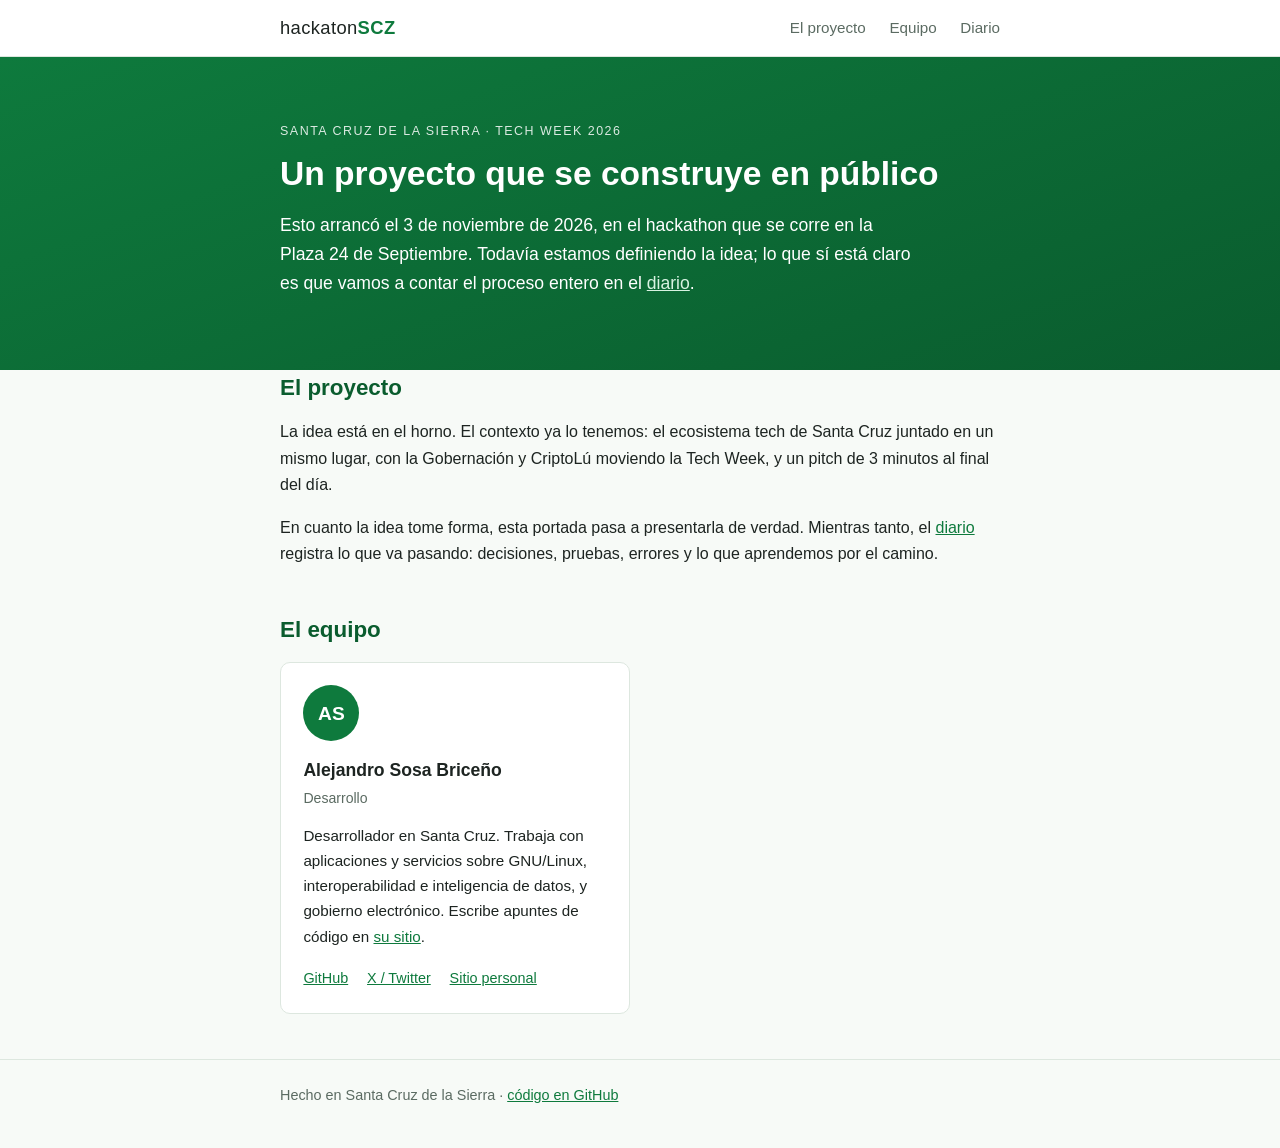
==== index.html @ 2c219055 "Portada, diario y seccion de equipo" ====
<!DOCTYPE html>
<html lang="es">
<head>
  <meta charset="UTF-8">
  <meta name="viewport" content="width=device-width, initial-scale=1.0">
  <title>Hackaton SCZ — diario de proyecto</title>
  <meta name="description" content="Un proyecto nacido en el hackathon del Tech Week de Santa Cruz de la Sierra. Acá contamos cómo avanza.">
  <link rel="stylesheet" href="assets/css/style.css">
</head>
<body>
  <header class="site-header">
    <div class="container">
      <span class="logo">hackaton<b>SCZ</b></span>
      <nav>
        <a href="#proyecto">El proyecto</a>
        <a href="#equipo">Equipo</a>
        <a href="diario/">Diario</a>
      </nav>
    </div>
  </header>

  <section class="hero">
    <div class="container">
      <p class="kicker">Santa Cruz de la Sierra · Tech Week 2026</p>
      <h1>Un proyecto que se construye en público</h1>
      <p class="lede">
        Esto arrancó el 3 de noviembre de 2026, en el hackathon que se corre en la
        Plaza 24 de Septiembre. Todavía estamos definiendo la idea; lo que sí está
        claro es que vamos a contar el proceso entero en el
        <a href="diario/">diario</a>.
      </p>
    </div>
  </section>

  <main class="container">
    <section id="proyecto">
      <h2>El proyecto</h2>
      <p>
        La idea está en el horno. El contexto ya lo tenemos: el ecosistema tech de
        Santa Cruz juntado en un mismo lugar, con la Gobernación y CriptoLú
        moviendo la Tech Week, y un pitch de 3 minutos al final del día.
      </p>
      <p>
        En cuanto la idea tome forma, esta portada pasa a presentarla de verdad.
        Mientras tanto, el <a href="diario/">diario</a> registra lo que va
        pasando: decisiones, pruebas, errores y lo que aprendemos por el camino.
      </p>
    </section>

    <section id="equipo">
      <h2>El equipo</h2>
      <div class="team-grid">
        <article class="member-card">
          <div class="member-avatar">AS</div>
          <h3>Alejandro Sosa Briceño</h3>
          <p class="member-role">Desarrollo</p>
          <p class="member-bio">
            Desarrollador en Santa Cruz. Trabaja con aplicaciones y servicios
            sobre GNU/Linux, interoperabilidad e inteligencia de datos, y
            gobierno electrónico. Escribe apuntes de código en
            <a href="https://asosab.github.io">su sitio</a>.
          </p>
          <ul class="member-links">
            <li><a href="https://github.com/asosab">GitHub</a></li>
            <li><a href="https://x.com/asosab">X / Twitter</a></li>
            <li><a href="https://asosab.github.io">Sitio personal</a></li>
          </ul>
        </article>
        <!-- Nuevas tarjetas de equipo acá -->
      </div>
    </section>
  </main>

  <footer class="site-footer">
    <div class="container">
      <p>
        Hecho en Santa Cruz de la Sierra ·
        <a href="https://github.com/asosab/hackaton_SCZ">código en GitHub</a>
      </p>
    </div>
  </footer>
</body>
</html>
---- assets/css/style.css ----
:root {
  --green: #0e7a3d;
  --green-dark: #0a5c2e;
  --ink: #1d2421;
  --muted: #5b6b62;
  --bg: #f7faf7;
  --card: #ffffff;
  --line: #dde7df;
}

* { box-sizing: border-box; margin: 0; padding: 0; }

body {
  font-family: -apple-system, "Segoe UI", Roboto, "Helvetica Neue", Arial, sans-serif;
  color: var(--ink);
  background: var(--bg);
  line-height: 1.65;
}

.container { max-width: 760px; margin: 0 auto; padding: 0 1.25rem; }

.site-header {
  background: var(--card);
  border-bottom: 1px solid var(--line);
  position: sticky; top: 0;
}
.site-header .container {
  display: flex; align-items: center; justify-content: space-between;
  padding-top: .8rem; padding-bottom: .8rem;
}
.logo { font-size: 1.15rem; font-weight: 400; letter-spacing: .02em; }
.logo b { color: var(--green); font-weight: 700; }
nav a {
  margin-left: 1.2rem; color: var(--muted); text-decoration: none; font-size: .95rem;
}
nav a:hover { color: var(--green); }

.hero {
  background: linear-gradient(160deg, var(--green) 0%, var(--green-dark) 100%);
  color: #fff;
  padding: 4rem 0 3.5rem;
}
.hero a { color: #d8f3e2; }
.kicker {
  text-transform: uppercase; letter-spacing: .12em; font-size: .78rem;
  opacity: .85; margin-bottom: .8rem;
}
.diary-post .kicker { color: var(--green); opacity: 1; }
.hero h1 { font-size: 2.1rem; line-height: 1.2; margin-bottom: 1rem; }
.lede { font-size: 1.1rem; max-width: 40rem; }

main { padding: 2.5rem 0 3.5rem; }
main section { margin-bottom: 2.8rem; }
h1 { font-size: 1.9rem; margin-bottom: 1rem; }
h2 { font-size: 1.4rem; margin-bottom: .8rem; color: var(--green-dark); }
p { margin-bottom: 1rem; }
a { color: var(--green); }

.team-grid {
  display: grid; gap: 1.2rem;
  grid-template-columns: repeat(auto-fill, minmax(260px, 1fr));
}
.member-card {
  background: var(--card); border: 1px solid var(--line);
  border-radius: 10px; padding: 1.4rem;
}
.member-avatar {
  width: 56px; height: 56px; border-radius: 50%;
  background: var(--green); color: #fff;
  display: flex; align-items: center; justify-content: center;
  font-weight: 700; font-size: 1.2rem; margin-bottom: .9rem;
}
.member-card h3 { font-size: 1.1rem; margin-bottom: .15rem; }
.member-role { color: var(--muted); font-size: .88rem; margin-bottom: .8rem; }
.member-bio { font-size: .95rem; }
.member-links { list-style: none; margin-top: .9rem; }
.member-links li { display: inline-block; margin-right: .9rem; font-size: .9rem; }

.diary-entry {
  border-left: 3px solid var(--green);
  padding: .4rem 0 .4rem 1.2rem; margin-bottom: 2rem;
}
.diary-entry h2 { margin-bottom: .4rem; }
.diary-entry h2 a { color: var(--ink); text-decoration: none; }
.diary-entry h2 a:hover { color: var(--green); }
.diary-post ul { margin: 0 0 1rem 1.4rem; }
.diary-post li { margin-bottom: .6rem; }

.site-footer {
  border-top: 1px solid var(--line); padding: 1.5rem 0;
  color: var(--muted); font-size: .9rem;
}
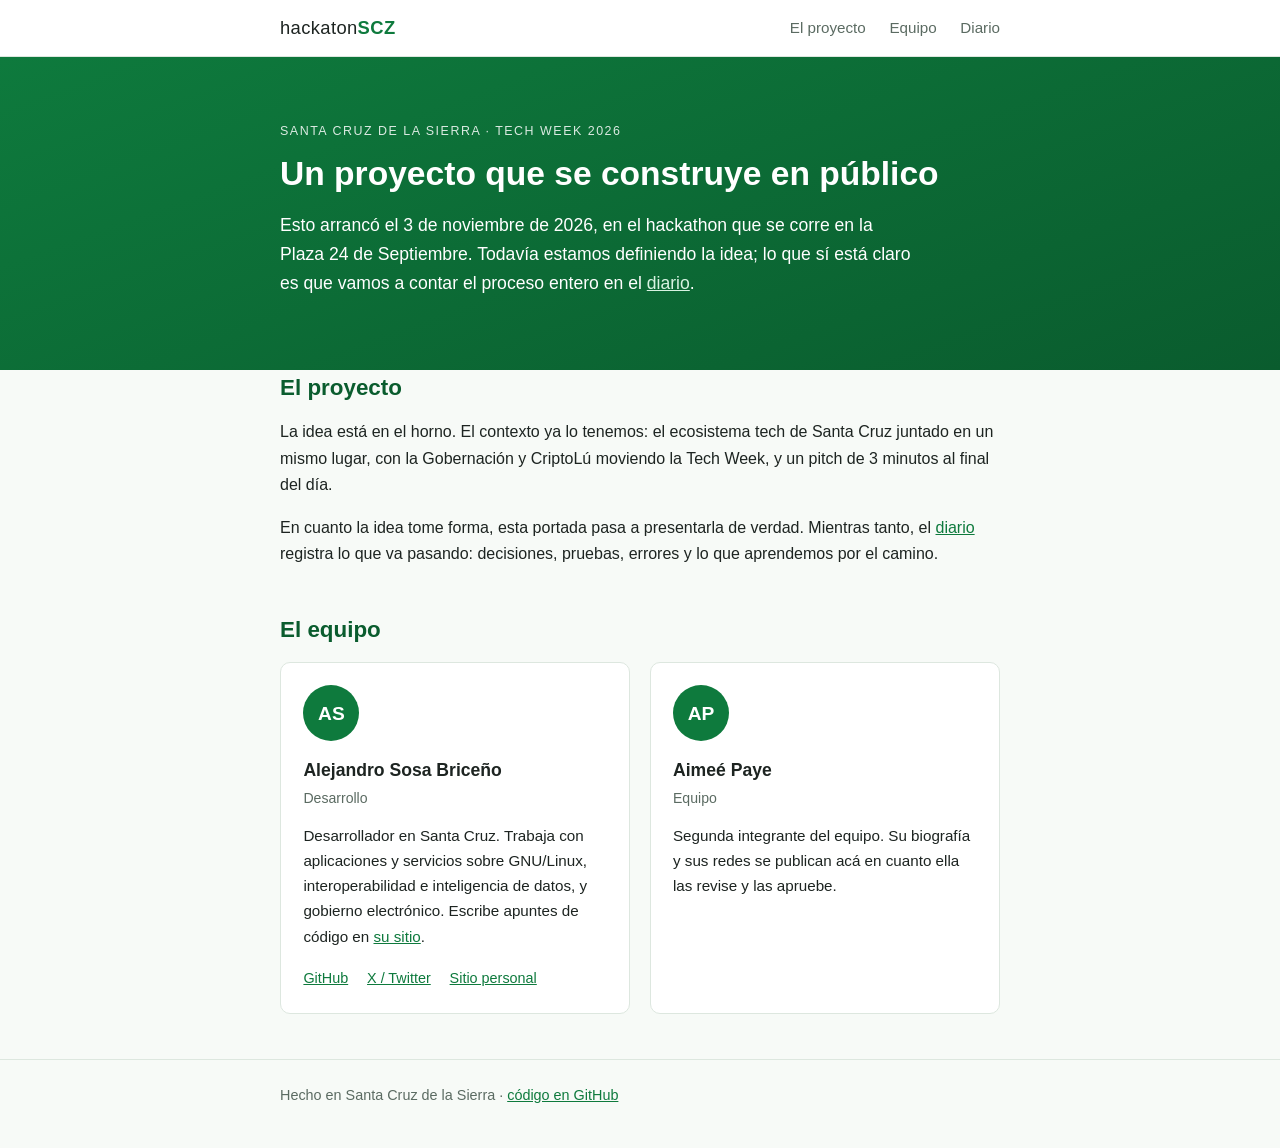
==== commit 13b154c9: "Equipo: tarjeta de Aimee Paye (bio pendiente)" ====
--- a/index.html
+++ b/index.html
@@ -66,6 +66,15 @@
             <li><a href="https://asosab.github.io">Sitio personal</a></li>
           </ul>
         </article>
+        <article class="member-card">
+          <div class="member-avatar">AP</div>
+          <h3>Aimeé Paye</h3>
+          <p class="member-role">Equipo</p>
+          <p class="member-bio">
+            Segunda integrante del equipo. Su biografía y sus redes se
+            publican acá en cuanto ella las revise y las apruebe.
+          </p>
+        </article>
         <!-- Nuevas tarjetas de equipo acá -->
       </div>
     </section>
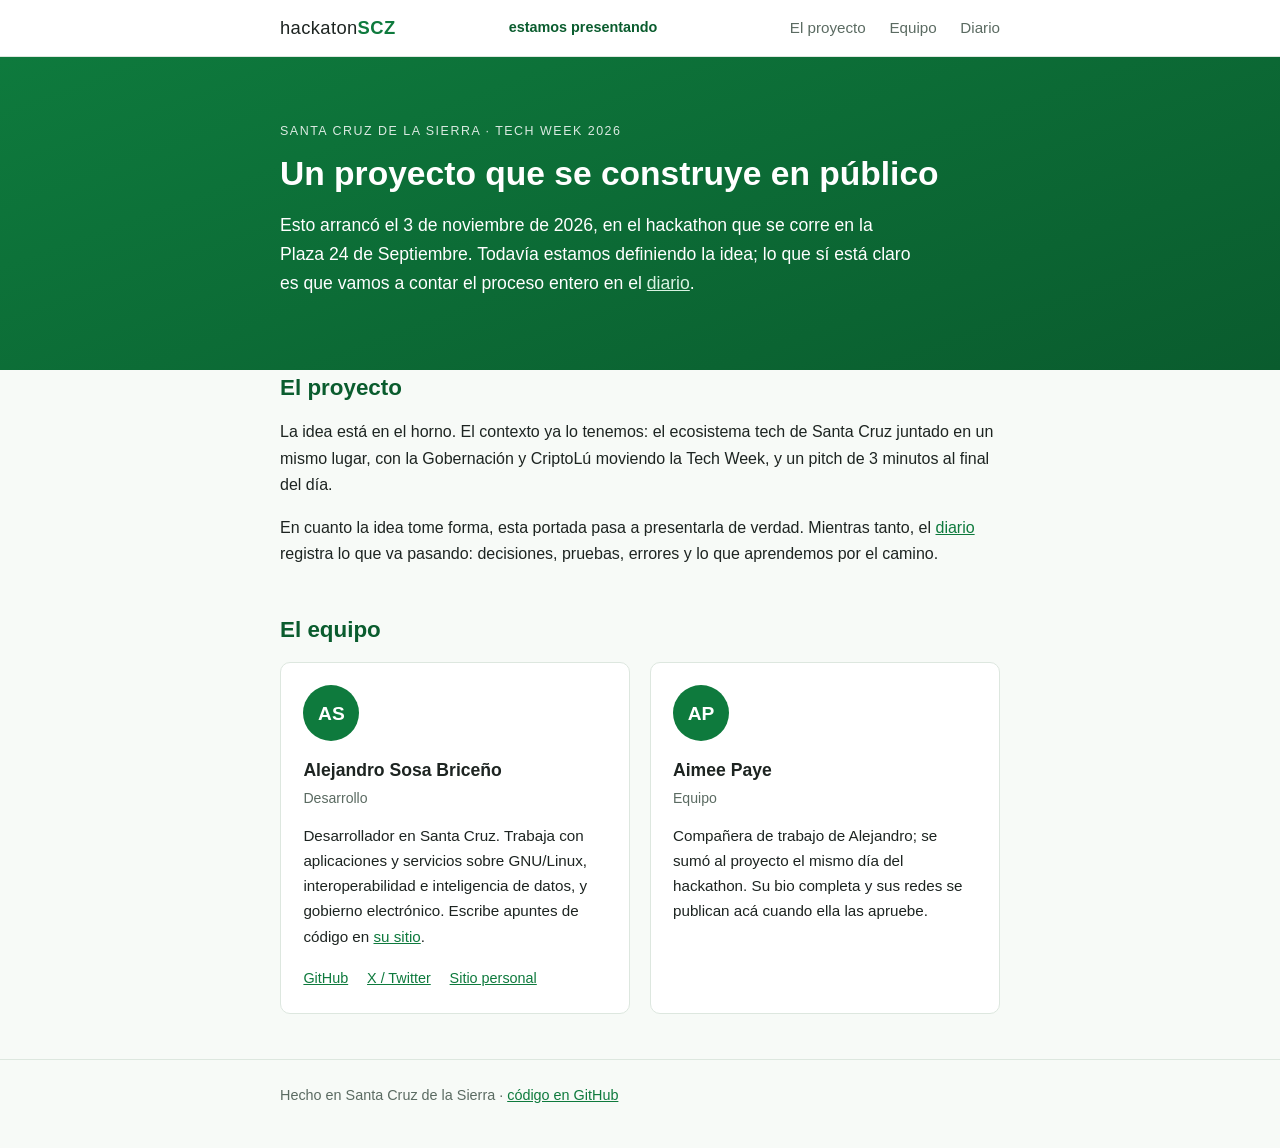
==== commit ab3a4dd6: "Equipo: perfil de Aimee Paye y countdown del pitch Completa la tarjeta de Aimee con los datos confir" ====
--- a/index.html
+++ b/index.html
@@ -11,6 +11,7 @@
   <header class="site-header">
     <div class="container">
       <span class="logo">hackaton<b>SCZ</b></span>
+      <span class="countdown" id="countdown"></span>
       <nav>
         <a href="#proyecto">El proyecto</a>
         <a href="#equipo">Equipo</a>
@@ -68,11 +69,12 @@
         </article>
         <article class="member-card">
           <div class="member-avatar">AP</div>
-          <h3>Aimeé Paye</h3>
+          <h3>Aimee Paye</h3>
           <p class="member-role">Equipo</p>
           <p class="member-bio">
-            Segunda integrante del equipo. Su biografía y sus redes se
-            publican acá en cuanto ella las revise y las apruebe.
+            Compañera de trabajo de Alejandro; se sumó al proyecto el
+            mismo día del hackathon. Su bio completa y sus redes se
+            publican acá cuando ella las apruebe.
           </p>
         </article>
         <!-- Nuevas tarjetas de equipo acá -->
@@ -88,5 +90,21 @@
       </p>
     </div>
   </footer>
+
+  <script>
+    (function () {
+      var end = new Date(2026, 10, 3, 20, 30); // el pitch es hoy a las 8:30 pm
+      var el = document.getElementById('countdown');
+      function tick() {
+        var s = Math.floor((end - new Date()) / 1000);
+        if (s <= 0) { el.textContent = 'estamos presentando'; return; }
+        var h = Math.floor(s / 3600), m = Math.floor(s % 3600 / 60);
+        el.textContent = 'pitch en ' + h + ':' +
+          String(m).padStart(2, '0') + ':' + String(s % 60).padStart(2, '0');
+        setTimeout(tick, 1000);
+      }
+      tick();
+    })();
+  </script>
 </body>
 </html>
--- a/assets/css/style.css
+++ b/assets/css/style.css
@@ -34,6 +34,15 @@
   margin-left: 1.2rem; color: var(--muted); text-decoration: none; font-size: .95rem;
 }
 nav a:hover { color: var(--green); }
+
+.countdown {
+  color: var(--green-dark); font-size: .9rem; font-weight: 600;
+  font-variant-numeric: tabular-nums;
+}
+@media (max-width: 560px) {
+  .site-header .container { flex-wrap: wrap; }
+  .countdown { order: 3; width: 100%; }
+}
 
 .hero {
   background: linear-gradient(160deg, var(--green) 0%, var(--green-dark) 100%);
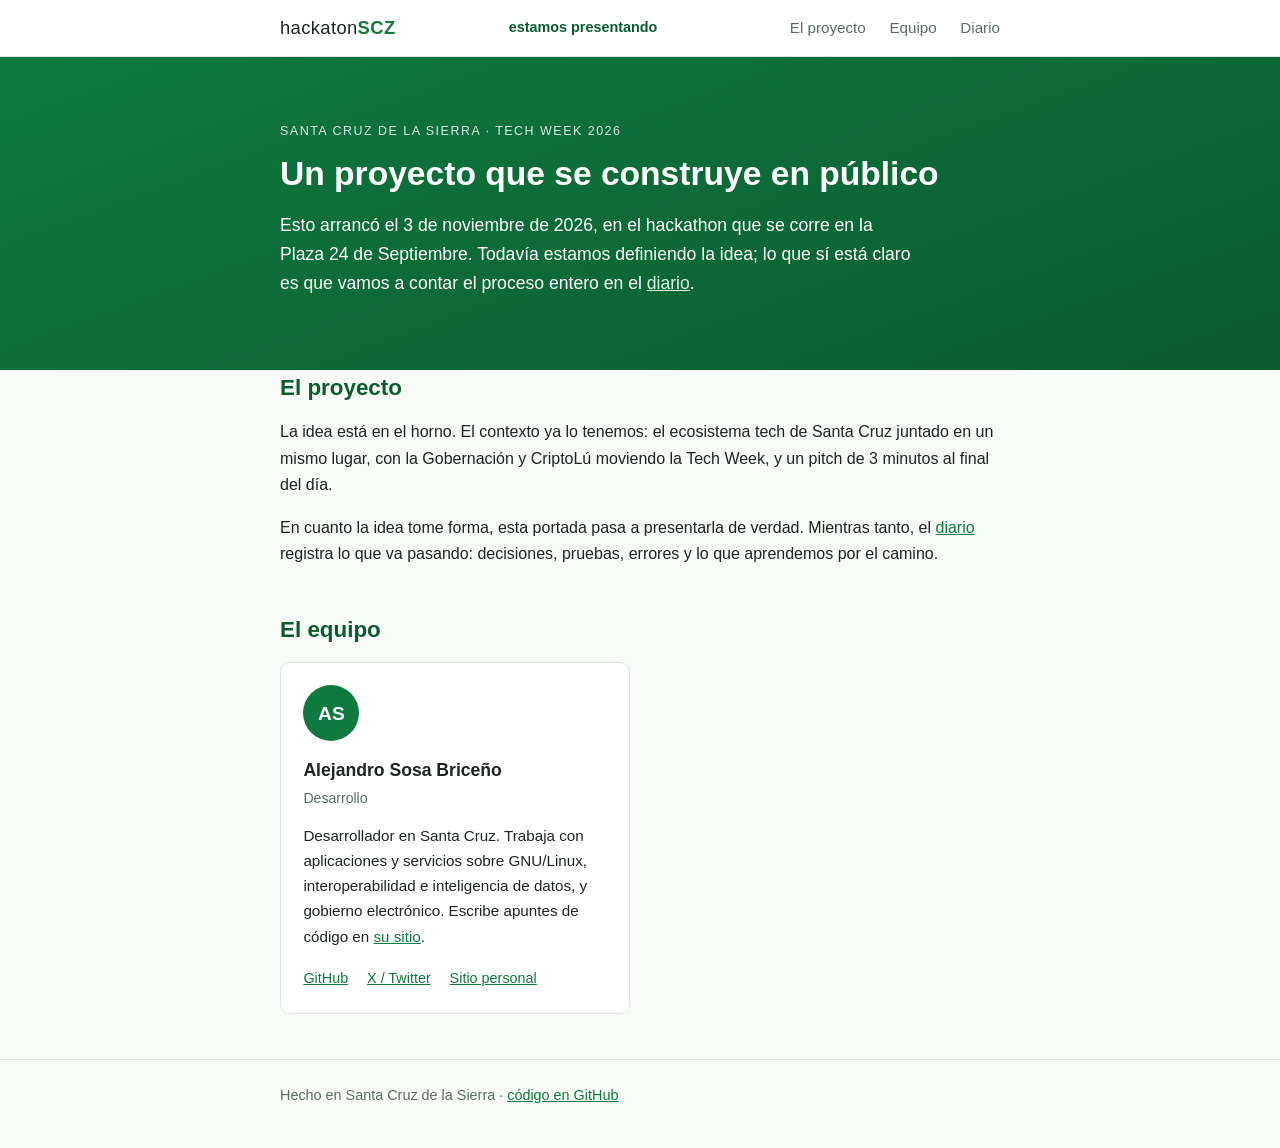
==== commit 38911d1d: "Equipo: proyecto unipersonal, se quita la tarjeta de Aimee El equipo acordado en el evento no se con" ====
--- a/index.html
+++ b/index.html
@@ -67,16 +67,6 @@
             <li><a href="https://asosab.github.io">Sitio personal</a></li>
           </ul>
         </article>
-        <article class="member-card">
-          <div class="member-avatar">AP</div>
-          <h3>Aimee Paye</h3>
-          <p class="member-role">Equipo</p>
-          <p class="member-bio">
-            Compañera de trabajo de Alejandro; se sumó al proyecto el
-            mismo día del hackathon. Su bio completa y sus redes se
-            publican acá cuando ella las apruebe.
-          </p>
-        </article>
         <!-- Nuevas tarjetas de equipo acá -->
       </div>
     </section>
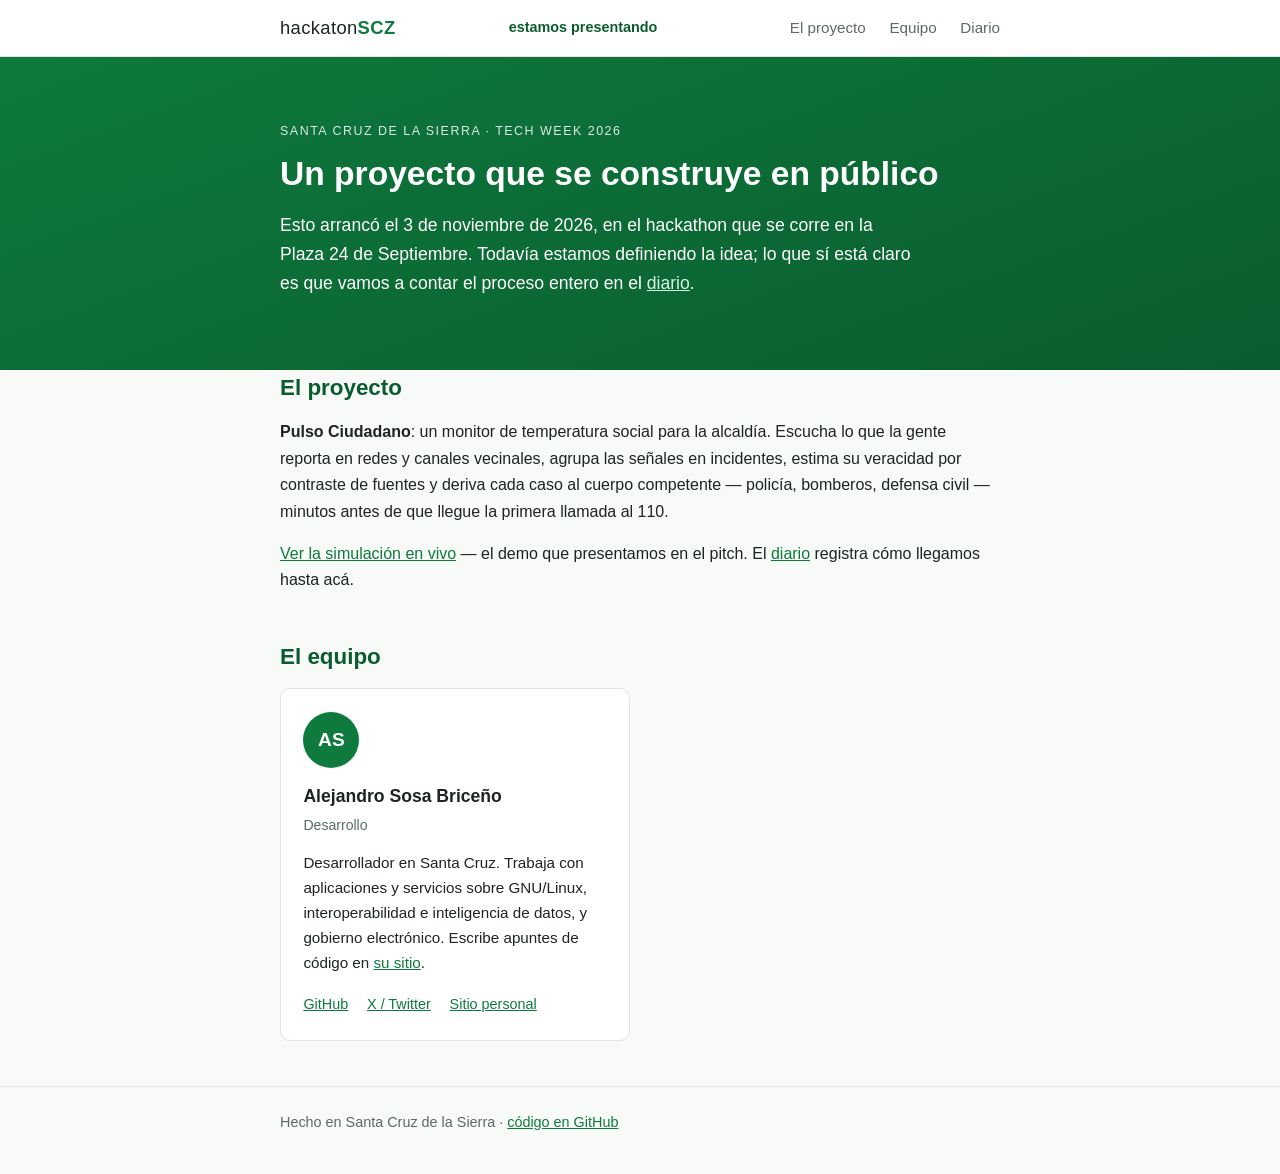
==== commit 206559e7: "termometro: vista mapa y estadistica, favicon y proyecto en portada" ====
--- a/index.html
+++ b/index.html
@@ -37,14 +37,16 @@
     <section id="proyecto">
       <h2>El proyecto</h2>
       <p>
-        La idea está en el horno. El contexto ya lo tenemos: el ecosistema tech de
-        Santa Cruz juntado en un mismo lugar, con la Gobernación y CriptoLú
-        moviendo la Tech Week, y un pitch de 3 minutos al final del día.
+        <strong>Pulso Ciudadano</strong>: un monitor de temperatura social para la
+        alcaldía. Escucha lo que la gente reporta en redes y canales vecinales,
+        agrupa las señales en incidentes, estima su veracidad por contraste de
+        fuentes y deriva cada caso al cuerpo competente — policía, bomberos,
+        defensa civil — minutos antes de que llegue la primera llamada al 110.
       </p>
       <p>
-        En cuanto la idea tome forma, esta portada pasa a presentarla de verdad.
-        Mientras tanto, el <a href="diario/">diario</a> registra lo que va
-        pasando: decisiones, pruebas, errores y lo que aprendemos por el camino.
+        <a href="termometro/">Ver la simulación en vivo</a> — el demo que
+        presentamos en el pitch. El <a href="diario/">diario</a> registra cómo
+        llegamos hasta acá.
       </p>
     </section>
 
--- a/assets/css/style.css
+++ b/assets/css/style.css
@@ -94,6 +94,14 @@
 .diary-entry h2 a:hover { color: var(--green); }
 .diary-post ul { margin: 0 0 1rem 1.4rem; }
 .diary-post li { margin-bottom: .6rem; }
+.diary-post figure { margin: 1.6rem 0; }
+.diary-post figure img {
+  width: 100%; display: block;
+  border: 1px solid var(--line); border-radius: 8px;
+}
+.diary-post figcaption {
+  font-size: .85rem; color: var(--muted); margin-top: .5rem;
+}
 
 .site-footer {
   border-top: 1px solid var(--line); padding: 1.5rem 0;
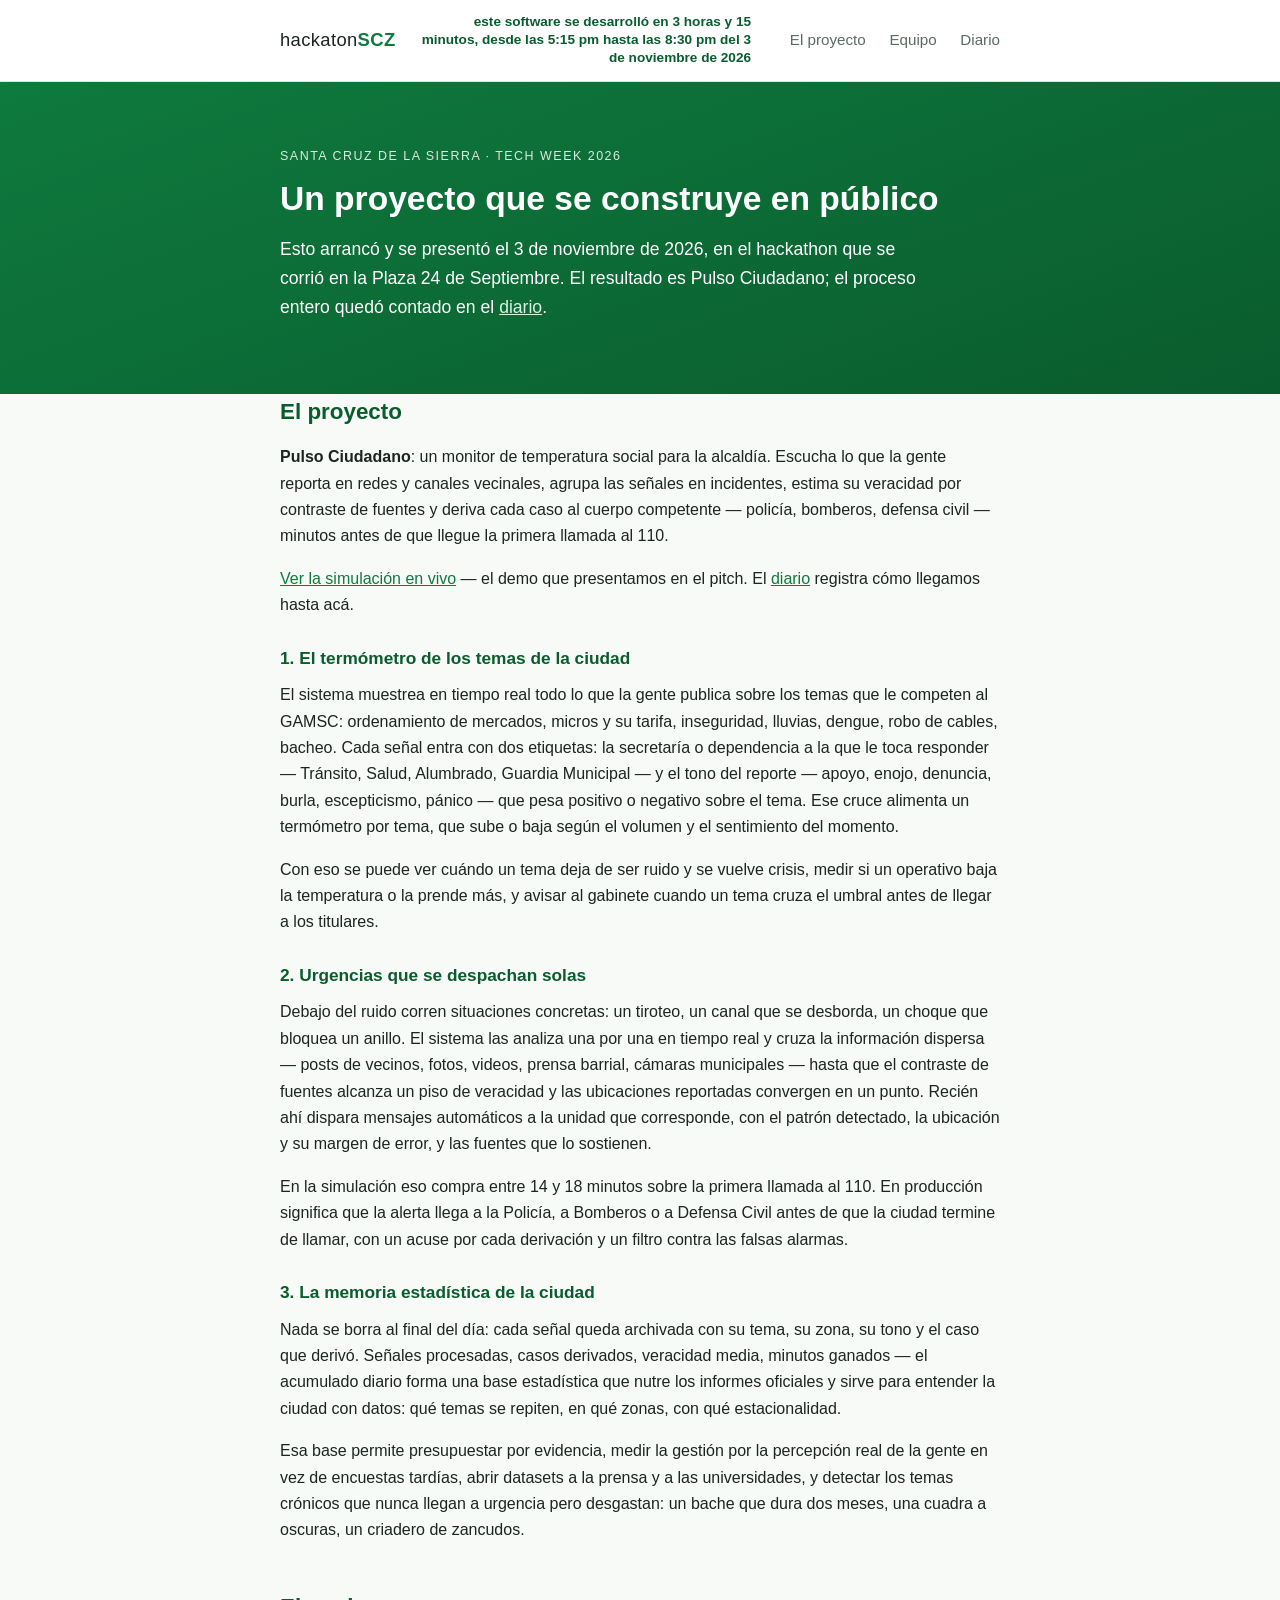
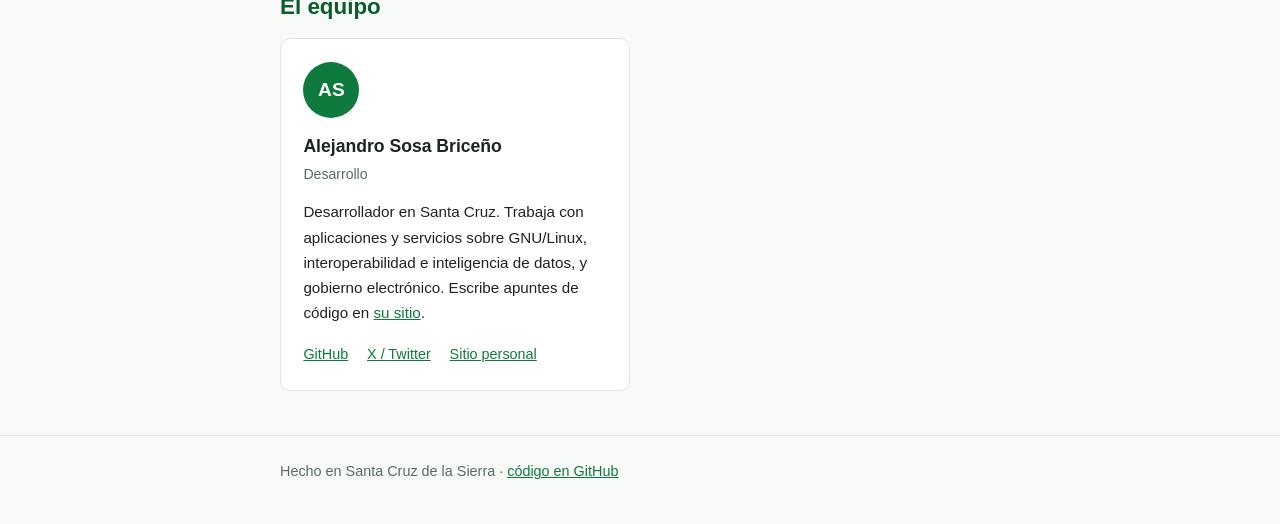
==== commit 27f3b7e1: "Post-evento: badge de tiempo de desarrollo, proyecto en tres patas y podio del Trading Contest - Cou" ====
--- a/index.html
+++ b/index.html
@@ -11,7 +11,7 @@
   <header class="site-header">
     <div class="container">
       <span class="logo">hackaton<b>SCZ</b></span>
-      <span class="countdown" id="countdown"></span>
+      <span class="countdown">este software se desarrolló en 3 horas y 15 minutos, desde las 5:15 pm hasta las 8:30 pm del 3 de noviembre de 2026</span>
       <nav>
         <a href="#proyecto">El proyecto</a>
         <a href="#equipo">Equipo</a>
@@ -25,9 +25,9 @@
       <p class="kicker">Santa Cruz de la Sierra · Tech Week 2026</p>
       <h1>Un proyecto que se construye en público</h1>
       <p class="lede">
-        Esto arrancó el 3 de noviembre de 2026, en el hackathon que se corre en la
-        Plaza 24 de Septiembre. Todavía estamos definiendo la idea; lo que sí está
-        claro es que vamos a contar el proceso entero en el
+        Esto arrancó y se presentó el 3 de noviembre de 2026, en el hackathon que
+        se corrió en la Plaza 24 de Septiembre. El resultado es Pulso Ciudadano;
+        el proceso entero quedó contado en el
         <a href="diario/">diario</a>.
       </p>
     </div>
@@ -47,6 +47,61 @@
         <a href="termometro/">Ver la simulación en vivo</a> — el demo que
         presentamos en el pitch. El <a href="diario/">diario</a> registra cómo
         llegamos hasta acá.
+      </p>
+
+      <h3>1. El termómetro de los temas de la ciudad</h3>
+      <p>
+        El sistema muestrea en tiempo real todo lo que la gente publica sobre
+        los temas que le competen al GAMSC: ordenamiento de mercados, micros y
+        su tarifa, inseguridad, lluvias, dengue, robo de cables, bacheo. Cada
+        señal entra con dos etiquetas: la secretaría o dependencia a la que le
+        toca responder — Tránsito, Salud, Alumbrado, Guardia Municipal — y el
+        tono del reporte — apoyo, enojo, denuncia, burla, escepticismo, pánico —
+        que pesa positivo o negativo sobre el tema. Ese cruce alimenta un
+        termómetro por tema, que sube o baja según el volumen y el sentimiento
+        del momento.
+      </p>
+      <p>
+        Con eso se puede ver cuándo un tema deja de ser ruido y se vuelve
+        crisis, medir si un operativo baja la temperatura o la prende más, y
+        avisar al gabinete cuando un tema cruza el umbral antes de llegar a los
+        titulares.
+      </p>
+
+      <h3>2. Urgencias que se despachan solas</h3>
+      <p>
+        Debajo del ruido corren situaciones concretas: un tiroteo, un canal que
+        se desborda, un choque que bloquea un anillo. El sistema las analiza una
+        por una en tiempo real y cruza la información dispersa — posts de
+        vecinos, fotos, videos, prensa barrial, cámaras municipales — hasta que
+        el contraste de fuentes alcanza un piso de veracidad y las ubicaciones
+        reportadas convergen en un punto. Recién ahí dispara mensajes
+        automáticos a la unidad que corresponde, con el patrón detectado, la
+        ubicación y su margen de error, y las fuentes que lo sostienen.
+      </p>
+      <p>
+        En la simulación eso compra entre 14 y 18 minutos sobre la primera
+        llamada al 110. En producción significa que la alerta llega a la
+        Policía, a Bomberos o a Defensa Civil antes de que la ciudad termine de
+        llamar, con un acuse por cada derivación y un filtro contra las falsas
+        alarmas.
+      </p>
+
+      <h3>3. La memoria estadística de la ciudad</h3>
+      <p>
+        Nada se borra al final del día: cada señal queda archivada con su tema,
+        su zona, su tono y el caso que derivó. Señales procesadas, casos
+        derivados, veracidad media, minutos ganados — el acumulado diario forma
+        una base estadística que nutre los informes oficiales y sirve para
+        entender la ciudad con datos: qué temas se repiten, en qué zonas, con
+        qué estacionalidad.
+      </p>
+      <p>
+        Esa base permite presupuestar por evidencia, medir la gestión por la
+        percepción real de la gente en vez de encuestas tardías, abrir datasets
+        a la prensa y a las universidades, y detectar los temas crónicos que
+        nunca llegan a urgencia pero desgastan: un bache que dura dos meses,
+        una cuadra a oscuras, un criadero de zancudos.
       </p>
     </section>
 
@@ -83,20 +138,5 @@
     </div>
   </footer>
 
-  <script>
-    (function () {
-      var end = new Date(2026, 10, 3, 20, 30); // el pitch es hoy a las 8:30 pm
-      var el = document.getElementById('countdown');
-      function tick() {
-        var s = Math.floor((end - new Date()) / 1000);
-        if (s <= 0) { el.textContent = 'estamos presentando'; return; }
-        var h = Math.floor(s / 3600), m = Math.floor(s % 3600 / 60);
-        el.textContent = 'pitch en ' + h + ':' +
-          String(m).padStart(2, '0') + ':' + String(s % 60).padStart(2, '0');
-        setTimeout(tick, 1000);
-      }
-      tick();
-    })();
-  </script>
 </body>
 </html>
--- a/assets/css/style.css
+++ b/assets/css/style.css
@@ -36,8 +36,9 @@
 nav a:hover { color: var(--green); }
 
 .countdown {
-  color: var(--green-dark); font-size: .9rem; font-weight: 600;
+  color: var(--green-dark); font-size: .85rem; font-weight: 600;
   font-variant-numeric: tabular-nums;
+  max-width: 21rem; text-align: right; line-height: 1.35;
 }
 @media (max-width: 560px) {
   .site-header .container { flex-wrap: wrap; }
@@ -62,6 +63,10 @@
 main section { margin-bottom: 2.8rem; }
 h1 { font-size: 1.9rem; margin-bottom: 1rem; }
 h2 { font-size: 1.4rem; margin-bottom: .8rem; color: var(--green-dark); }
+#proyecto h3 {
+  font-size: 1.08rem; color: var(--green-dark);
+  margin: 1.6rem 0 .6rem;
+}
 p { margin-bottom: 1rem; }
 a { color: var(--green); }
 
@@ -102,6 +107,10 @@
 .diary-post figcaption {
   font-size: .85rem; color: var(--muted); margin-top: .5rem;
 }
+.diary-post figure iframe {
+  width: 100%; display: block; aspect-ratio: 16/9;
+  border: 1px solid var(--line); border-radius: 8px;
+}
 
 .site-footer {
   border-top: 1px solid var(--line); padding: 1.5rem 0;
